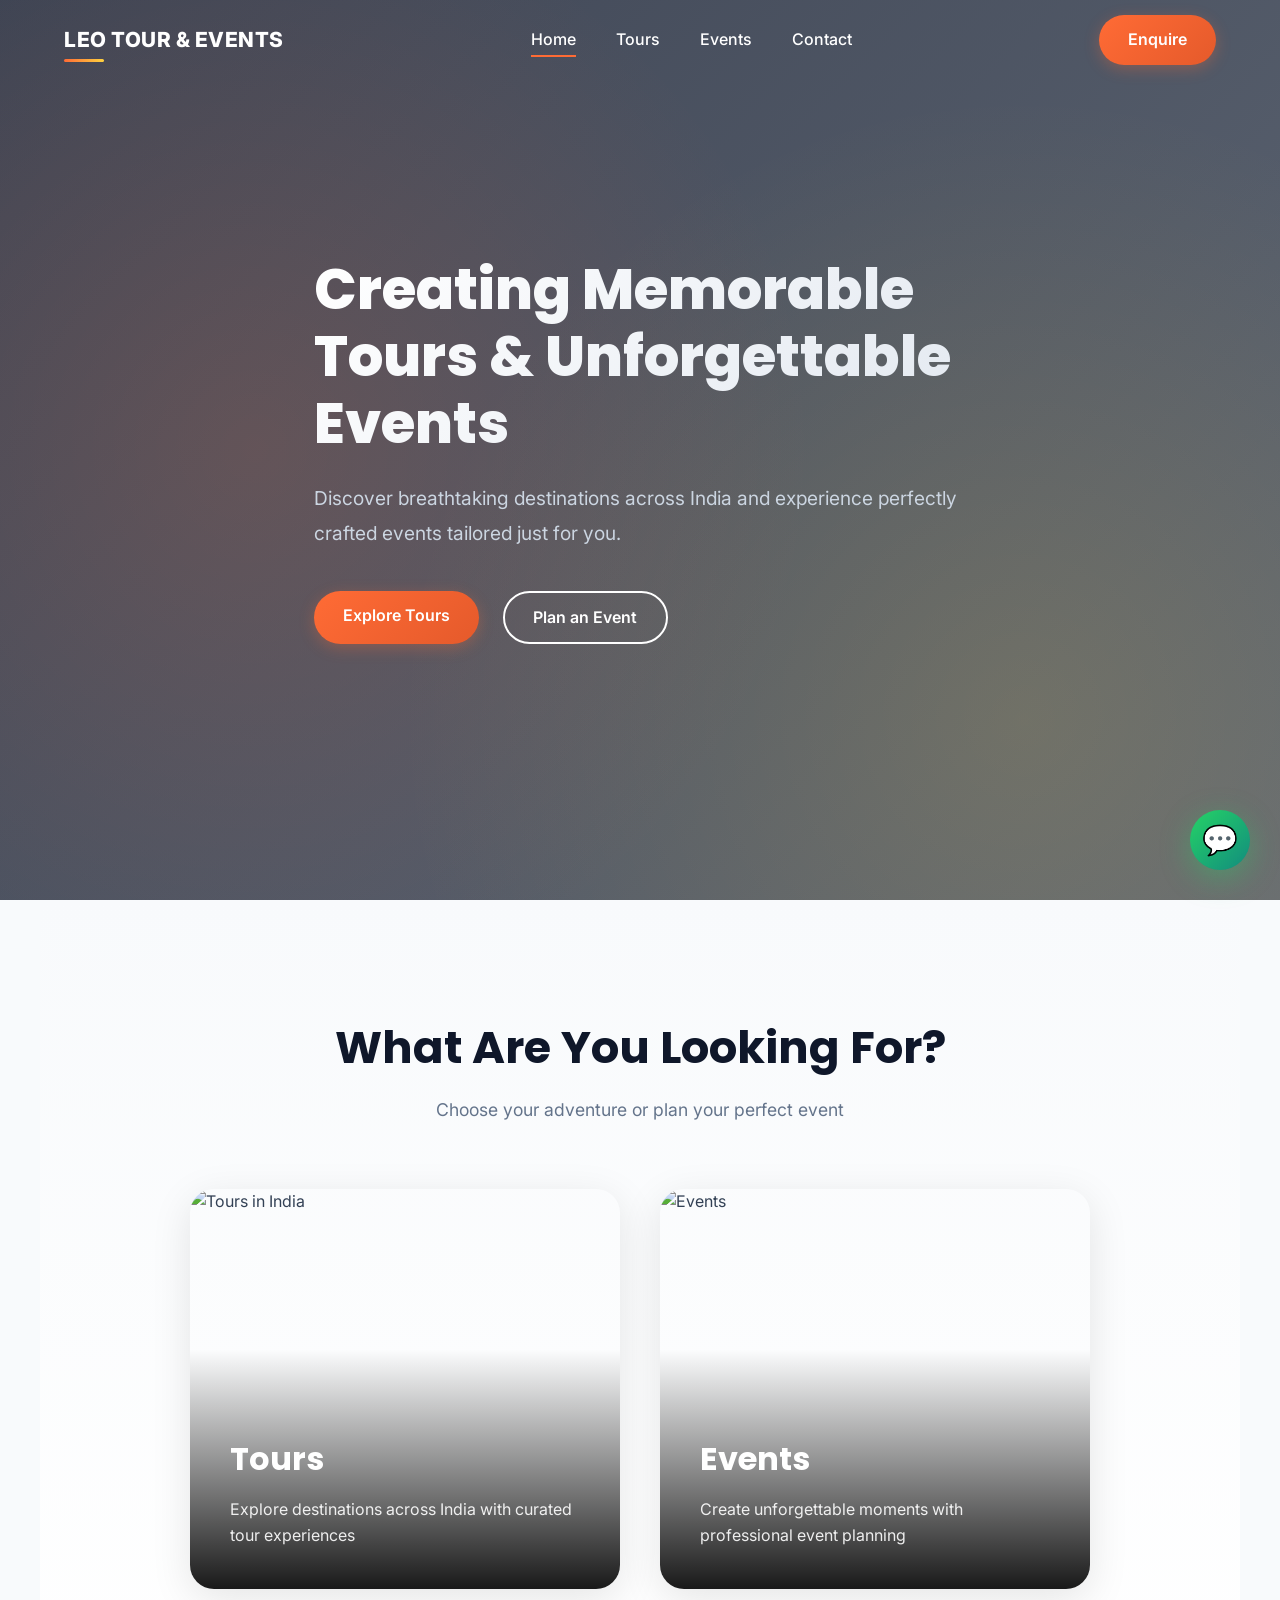
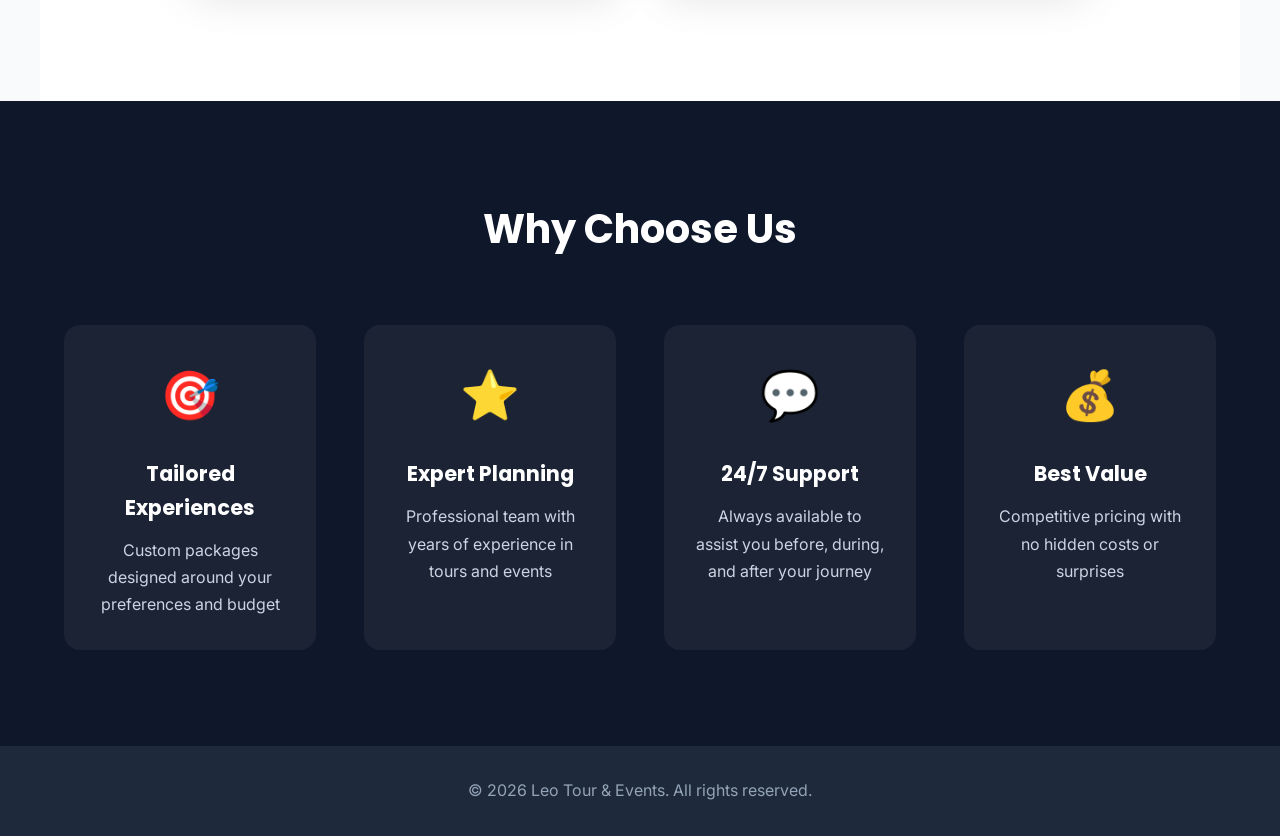
==== index.html @ 34a6f866 "first commit" ====
<!DOCTYPE html>
<html lang="en">
<head>
  <meta charset="UTF-8" />
  <meta name="viewport" content="width=device-width, initial-scale=1.0" />

  <title>Leo Tour & Events | Creating Memorable Experiences</title>

  <!-- SEO -->
  <meta name="description" content="Explore tours across India and plan unforgettable events. Enquire directly on WhatsApp." />

  <!-- Google Fonts -->
  <link rel="preconnect" href="https://fonts.googleapis.com">
  <link rel="preconnect" href="https://fonts.gstatic.com" crossorigin>
  <link href="https://fonts.googleapis.com/css2?family=Poppins:wght@400;600;700;800&family=Inter:wght@400;500;600&display=swap" rel="stylesheet">

  <style>
    /* RESET */
    * {
      margin: 0;
      padding: 0;
      box-sizing: border-box;
    }

    /* VARIABLES */
    :root {
      --primary: #ff6b35;
      --primary-dark: #e55a2b;
      --secondary: #ffd23f;
      --dark: #0f172a;
      --dark-light: #1e293b;
      --light: #f8fafc;
      --white: #ffffff;
      --text: #334155;
      --border: #e2e8f0;
    }

    /* GLOBAL */
    body {
      font-family: 'Inter', sans-serif;
      background: var(--light);
      color: var(--text);
      line-height: 1.6;
      overflow-x: hidden;
    }

    html {
      scroll-behavior: smooth;
    }

    h1, h2, h3 {
      font-family: 'Poppins', sans-serif;
      font-weight: 700;
    }

    a {
      text-decoration: none;
      color: inherit;
      transition: all 0.3s ease;
    }

    .container {
      max-width: 1200px;
      margin: auto;
      padding: 0 1.5rem;
    }

    /* HEADER */
    .header {
      position: fixed;
      width: 100%;
      top: 0;
      z-index: 1000;
      transition: all 0.4s cubic-bezier(0.4, 0, 0.2, 1);
      background: transparent;
    }

    .header.scrolled {
      background: rgba(15, 23, 42, 0.95);
      backdrop-filter: blur(10px);
      box-shadow: 0 4px 30px rgba(0, 0, 0, 0.1);
    }

    .navbar {
      height: 80px;
      display: flex;
      align-items: center;
      justify-content: space-between;
    }

    .logo {
      font-weight: 800;
      font-size: 1.3rem;
      color: white;
      letter-spacing: 0.5px;
      position: relative;
      cursor: pointer;
    }

    .logo::after {
      content: '';
      position: absolute;
      bottom: -5px;
      left: 0;
      width: 40px;
      height: 3px;
      background: linear-gradient(90deg, var(--primary), var(--secondary));
      border-radius: 2px;
    }

    .nav-links {
      list-style: none;
      display: flex;
      gap: 2.5rem;
    }

    .nav-links a {
      color: white;
      font-weight: 500;
      position: relative;
      padding: 0.5rem 0;
    }

    .nav-links a::after {
      content: '';
      position: absolute;
      bottom: 0;
      left: 0;
      width: 0;
      height: 2px;
      background: var(--primary);
      transition: width 0.3s ease;
    }

    .nav-links a:hover::after,
    .nav-links a.active::after {
      width: 100%;
    }

    .btn-primary {
      background: linear-gradient(135deg, var(--primary), var(--primary-dark));
      color: white;
      padding: 0.75rem 1.8rem;
      border-radius: 50px;
      font-weight: 600;
      box-shadow: 0 4px 15px rgba(255, 107, 53, 0.3);
      border: none;
      cursor: pointer;
      transition: all 0.3s ease;
    }

    .btn-primary:hover {
      transform: translateY(-2px);
      box-shadow: 0 6px 25px rgba(255, 107, 53, 0.4);
    }

    .btn-secondary {
      border: 2px solid white;
      padding: 0.75rem 1.8rem;
      border-radius: 50px;
      color: white;
      font-weight: 600;
      background: transparent;
      transition: all 0.3s ease;
    }

    .btn-secondary:hover {
      background: white;
      color: var(--dark);
      transform: translateY(-2px);
    }

    /* HERO */
    .hero {
      min-height: 100vh;
      background:
        linear-gradient(135deg, rgba(15, 23, 42, 0.8), rgba(30, 41, 59, 0.7)),
        url("https://images.unsplash.com/photo-1501785888041-af3ef285b470?q=80&w=1600&auto=format&fit=crop")
        center/cover no-repeat fixed;
      display: flex;
      align-items: center;
      position: relative;
      overflow: hidden;
    }

    .hero::before {
      content: '';
      position: absolute;
      inset: 0;
      background: radial-gradient(circle at 20% 50%, rgba(255, 107, 53, 0.15), transparent 50%),
                  radial-gradient(circle at 80% 80%, rgba(255, 210, 63, 0.15), transparent 50%);
      animation: pulse 8s ease-in-out infinite;
    }

    @keyframes pulse {
      0%, 100% { opacity: 0.5; }
      50% { opacity: 0.8; }
    }

    .hero-content {
      color: white;
      max-width: 700px;
      position: relative;
      z-index: 1;
      animation: fadeInUp 1s ease-out;
    }

    @keyframes fadeInUp {
      from {
        opacity: 0;
        transform: translateY(30px);
      }
      to {
        opacity: 1;
        transform: translateY(0);
      }
    }

    .hero h1 {
      font-size: 3.5rem;
      line-height: 1.2;
      margin-bottom: 1.5rem;
      font-weight: 800;
      background: linear-gradient(135deg, #ffffff, #e2e8f0);
      -webkit-background-clip: text;
      -webkit-text-fill-color: transparent;
      background-clip: text;
    }

    .hero p {
      margin-bottom: 2.5rem;
      font-size: 1.2rem;
      color: #cbd5e1;
      line-height: 1.8;
    }

    .hero-buttons {
      display: flex;
      gap: 1.5rem;
      flex-wrap: wrap;
    }

    /* CHOICE SECTION */
    .choice {
      padding: 7rem 0;
      background: linear-gradient(180deg, var(--light) 0%, #ffffff 100%);
    }

    .choice h2 {
      font-size: 2.8rem;
      margin-bottom: 0.8rem;
      color: var(--dark);
      text-align: center;
    }

    .subtitle {
      color: #64748b;
      margin-bottom: 4rem;
      text-align: center;
      font-size: 1.1rem;
    }

    .choice-grid {
      display: grid;
      grid-template-columns: repeat(auto-fit, minmax(320px, 1fr));
      gap: 2.5rem;
      max-width: 900px;
      margin: 0 auto;
    }

    .choice-card {
      position: relative;
      height: 400px;
      overflow: hidden;
      border-radius: 24px;
      box-shadow: 0 10px 40px rgba(0, 0, 0, 0.1);
      transition: all 0.4s cubic-bezier(0.4, 0, 0.2, 1);
      cursor: pointer;
    }

    .choice-card::before {
      content: '';
      position: absolute;
      inset: 0;
      background: linear-gradient(135deg, var(--primary), var(--secondary));
      opacity: 0;
      transition: opacity 0.4s ease;
      z-index: 1;
    }

    .choice-card:hover::before {
      opacity: 0.15;
    }

    .choice-card:hover {
      transform: translateY(-10px);
      box-shadow: 0 20px 60px rgba(255, 107, 53, 0.2);
    }

    .choice-card img {
      width: 100%;
      height: 100%;
      object-fit: cover;
      transition: transform 0.6s cubic-bezier(0.4, 0, 0.2, 1);
    }

    .choice-card:hover img {
      transform: scale(1.15);
    }

    .choice-overlay {
      position: absolute;
      inset: 0;
      background: linear-gradient(180deg, transparent 40%, rgba(0,0,0,0.9) 100%);
      color: white;
      display: flex;
      flex-direction: column;
      justify-content: flex-end;
      padding: 2.5rem;
      z-index: 2;
    }

    .choice-overlay h3 {
      font-size: 2rem;
      margin-bottom: 0.8rem;
      transform: translateY(0);
      transition: transform 0.4s ease;
    }

    .choice-card:hover .choice-overlay h3 {
      transform: translateY(-10px);
    }

    .choice-overlay p {
      opacity: 0.9;
      font-size: 1rem;
      line-height: 1.6;
    }

    /* FEATURES */
    .features {
      padding: 6rem 0;
      background: var(--dark);
      color: white;
    }

    .features h2 {
      text-align: center;
      font-size: 2.5rem;
      margin-bottom: 4rem;
    }

    .features-grid {
      display: grid;
      grid-template-columns: repeat(auto-fit, minmax(250px, 1fr));
      gap: 3rem;
    }

    .feature-item {
      text-align: center;
      padding: 2rem;
      border-radius: 16px;
      background: rgba(255, 255, 255, 0.05);
      transition: all 0.3s ease;
    }

    .feature-item:hover {
      background: rgba(255, 255, 255, 0.08);
      transform: translateY(-5px);
    }

    .feature-icon {
      font-size: 3rem;
      margin-bottom: 1.5rem;
    }

    .feature-item h3 {
      font-size: 1.3rem;
      margin-bottom: 0.8rem;
    }

    .feature-item p {
      color: #cbd5e1;
      line-height: 1.7;
    }

    /* FOOTER */
    .footer {
      background: var(--dark-light);
      color: white;
      padding: 2rem 0;
      text-align: center;
    }

    .footer-content p {
      color: #94a3b8;
    }

    /* WHATSAPP FLOAT */
    .whatsapp-float {
      position: fixed;
      bottom: 30px;
      right: 30px;
      background: linear-gradient(135deg, #25d366, #128c7e);
      color: white;
      width: 60px;
      height: 60px;
      border-radius: 50%;
      display: flex;
      align-items: center;
      justify-content: center;
      font-size: 1.8rem;
      box-shadow: 0 8px 30px rgba(37, 211, 102, 0.4);
      z-index: 3000;
      transition: all 0.3s ease;
      animation: bounce 2s infinite;
    }

    @keyframes bounce {
      0%, 100% { transform: translateY(0); }
      50% { transform: translateY(-10px); }
    }

    .whatsapp-float:hover {
      transform: scale(1.15);
      box-shadow: 0 12px 40px rgba(37, 211, 102, 0.5);
      animation: none;
    }

    /* MOBILE MENU */
    .mobile-menu-btn {
      display: none;
      background: none;
      border: none;
      color: white;
      font-size: 1.8rem;
      cursor: pointer;
    }

    /* RESPONSIVE */
    @media (max-width: 768px) {
      .hero h1 {
        font-size: 2.5rem;
      }

      .hero p {
        font-size: 1rem;
      }

      .hero-buttons {
        flex-direction: column;
        align-items: flex-start;
      }

      .nav-links {
        display: none;
      }

      .mobile-menu-btn {
        display: block;
      }

      .choice h2 {
        font-size: 2rem;
      }

      .choice-grid {
        grid-template-columns: 1fr;
      }

      .features-grid {
        grid-template-columns: 1fr;
      }

      .whatsapp-float {
        width: 55px;
        height: 55px;
        bottom: 20px;
        right: 20px;
      }
    }
  </style>
</head>

<body>

  <!-- HEADER -->
  <header class="header" id="header">
    <nav class="navbar container">
      <div class="logo">LEO TOUR & EVENTS</div>

      <ul class="nav-links">
        <li><a href="#" class="active">Home</a></li>
        <li><a href="tours.html">Tours</a></li>
        <li><a href="events.html">Events</a></li>
        <li><a href="contact.html">Contact</a></li>
      </ul>

      <a href="contact.html" class="btn-primary">Enquire</a>
      <button class="mobile-menu-btn">☰</button>
    </nav>
  </header>

  <!-- HERO -->
  <section class="hero">
    <div class="hero-content container">
      <h1>
        Creating Memorable<br>
        Tours & Unforgettable<br>
        Events
      </h1>

      <p>
        Discover breathtaking destinations across India and experience
        perfectly crafted events tailored just for you.
      </p>

      <div class="hero-buttons">
        <a href="tours.html" class="btn-primary">Explore Tours</a>
        <a href="events.html" class="btn-secondary">Plan an Event</a>
      </div>
    </div>
  </section>

  <!-- WHAT ARE YOU LOOKING FOR -->
  <section class="choice container">
    <h2>What Are You Looking For?</h2>
    <p class="subtitle">Choose your adventure or plan your perfect event</p>

    <div class="choice-grid">

      <!-- TOURS CARD -->
      <a href="tours.html" class="choice-card">
        <img src="https://images.unsplash.com/photo-1500530855697-b586d89ba3ee?q=80&w=1200&auto=format&fit=crop" alt="Tours in India">
        <div class="choice-overlay">
          <h3>Tours</h3>
          <p>Explore destinations across India with curated tour experiences</p>
        </div>
      </a>

      <!-- EVENTS CARD -->
      <a href="events.html" class="choice-card">
        <img src="https://images.unsplash.com/photo-1514525253161-7a46d19cd819?q=80&w=1200&auto=format&fit=crop" alt="Events">
        <div class="choice-overlay">
          <h3>Events</h3>
          <p>Create unforgettable moments with professional event planning</p>
        </div>
      </a>

    </div>
  </section>

  <!-- FEATURES -->
  <section class="features">
    <div class="container">
      <h2>Why Choose Us</h2>
      <div class="features-grid">
        <div class="feature-item">
          <div class="feature-icon">🎯</div>
          <h3>Tailored Experiences</h3>
          <p>Custom packages designed around your preferences and budget</p>
        </div>
        <div class="feature-item">
          <div class="feature-icon">⭐</div>
          <h3>Expert Planning</h3>
          <p>Professional team with years of experience in tours and events</p>
        </div>
        <div class="feature-item">
          <div class="feature-icon">💬</div>
          <h3>24/7 Support</h3>
          <p>Always available to assist you before, during, and after your journey</p>
        </div>
        <div class="feature-item">
          <div class="feature-icon">💰</div>
          <h3>Best Value</h3>
          <p>Competitive pricing with no hidden costs or surprises</p>
        </div>
      </div>
    </div>
  </section>

  <!-- FOOTER -->
  <footer class="footer">
    <div class="container footer-content">
      <p>© 2026 Leo Tour & Events. All rights reserved.</p>
    </div>
  </footer>

  <!-- WHATSAPP FLOAT -->
  <a href="https://wa.me/91XXXXXXXXXX" class="whatsapp-float" target="_blank" title="Chat on WhatsApp">
    💬
  </a>

  <script>
    // Header scroll effect
    const header = document.getElementById('header');
    
    window.addEventListener('scroll', () => {
      if (window.scrollY > 50) {
        header.classList.add('scrolled');
      } else {
        header.classList.remove('scrolled');
      }
    });

    // Smooth scroll for anchor links
    document.querySelectorAll('a[href^="#"]').forEach(anchor => {
      anchor.addEventListener('click', function (e) {
        e.preventDefault();
        const target = document.querySelector(this.getAttribute('href'));
        if (target) {
          target.scrollIntoView({
            behavior: 'smooth',
            block: 'start'
          });
        }
      });
    });
  </script>

</body>
</html>
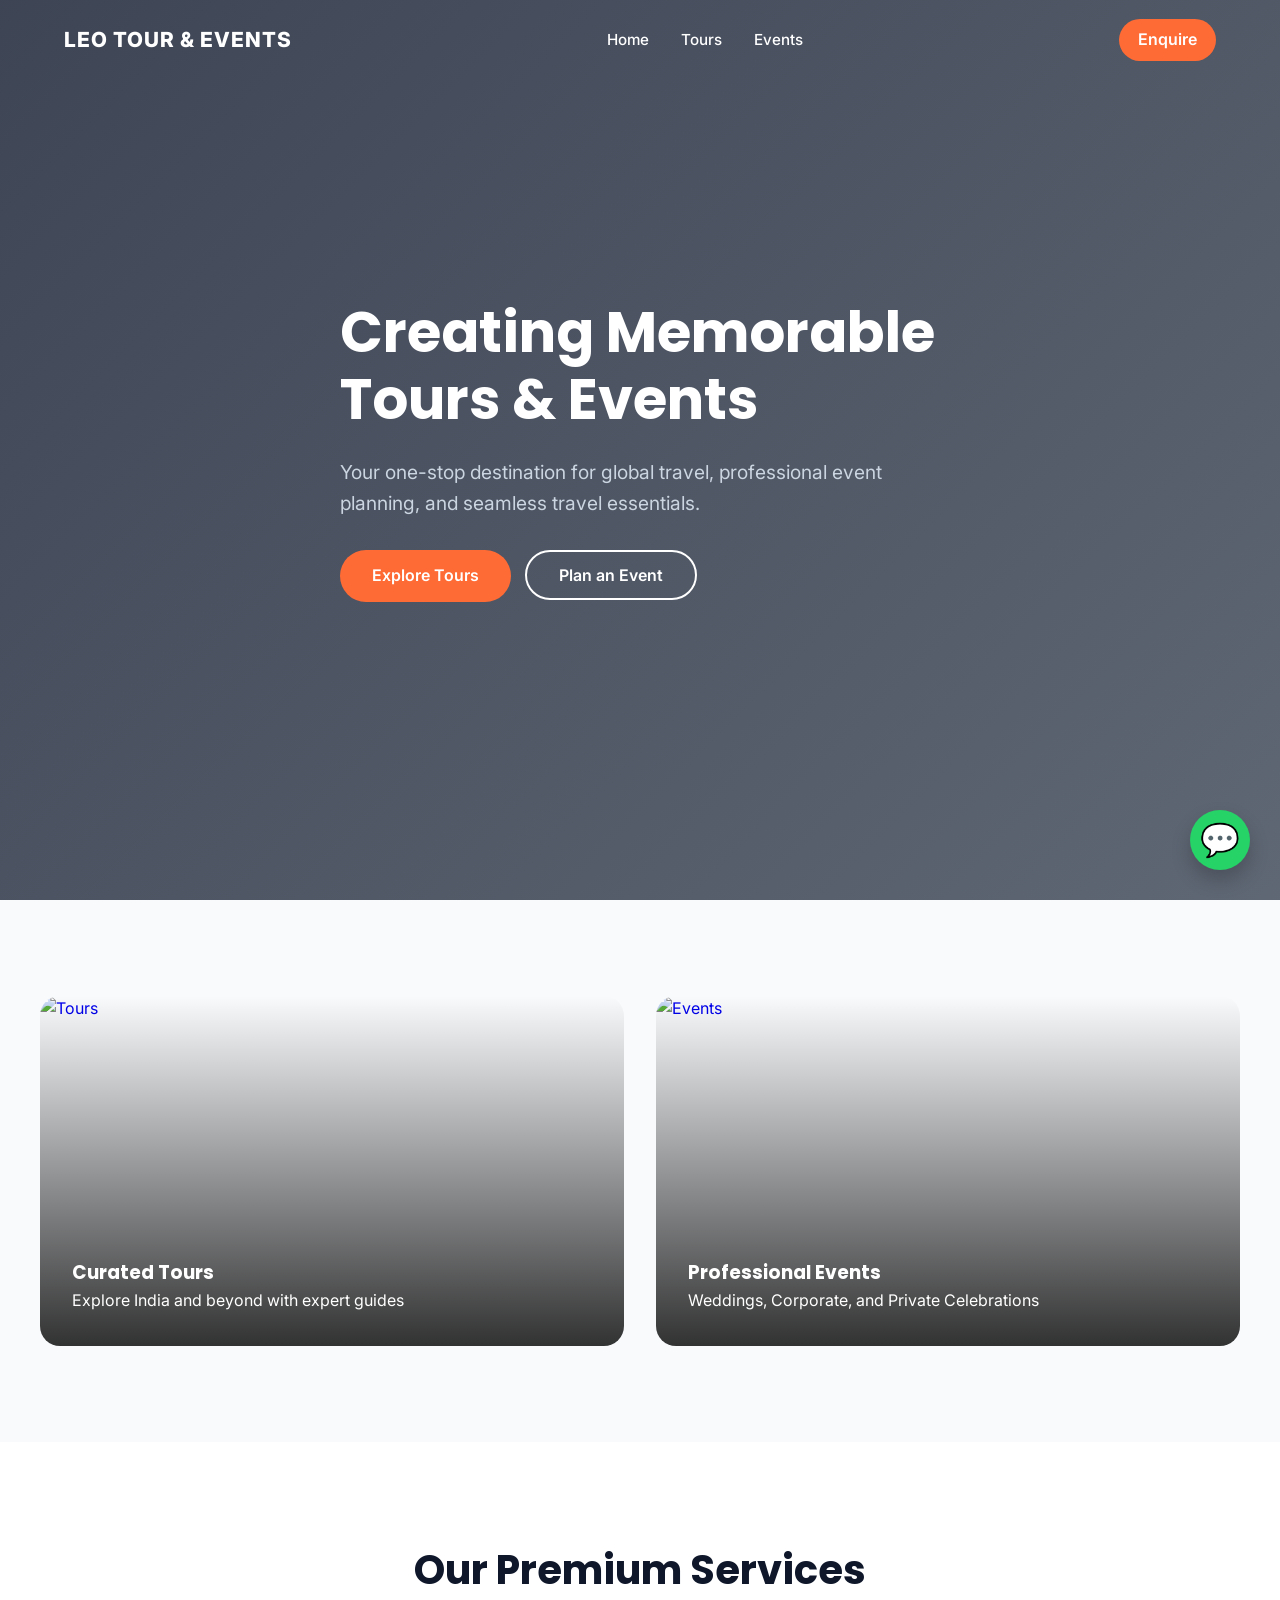
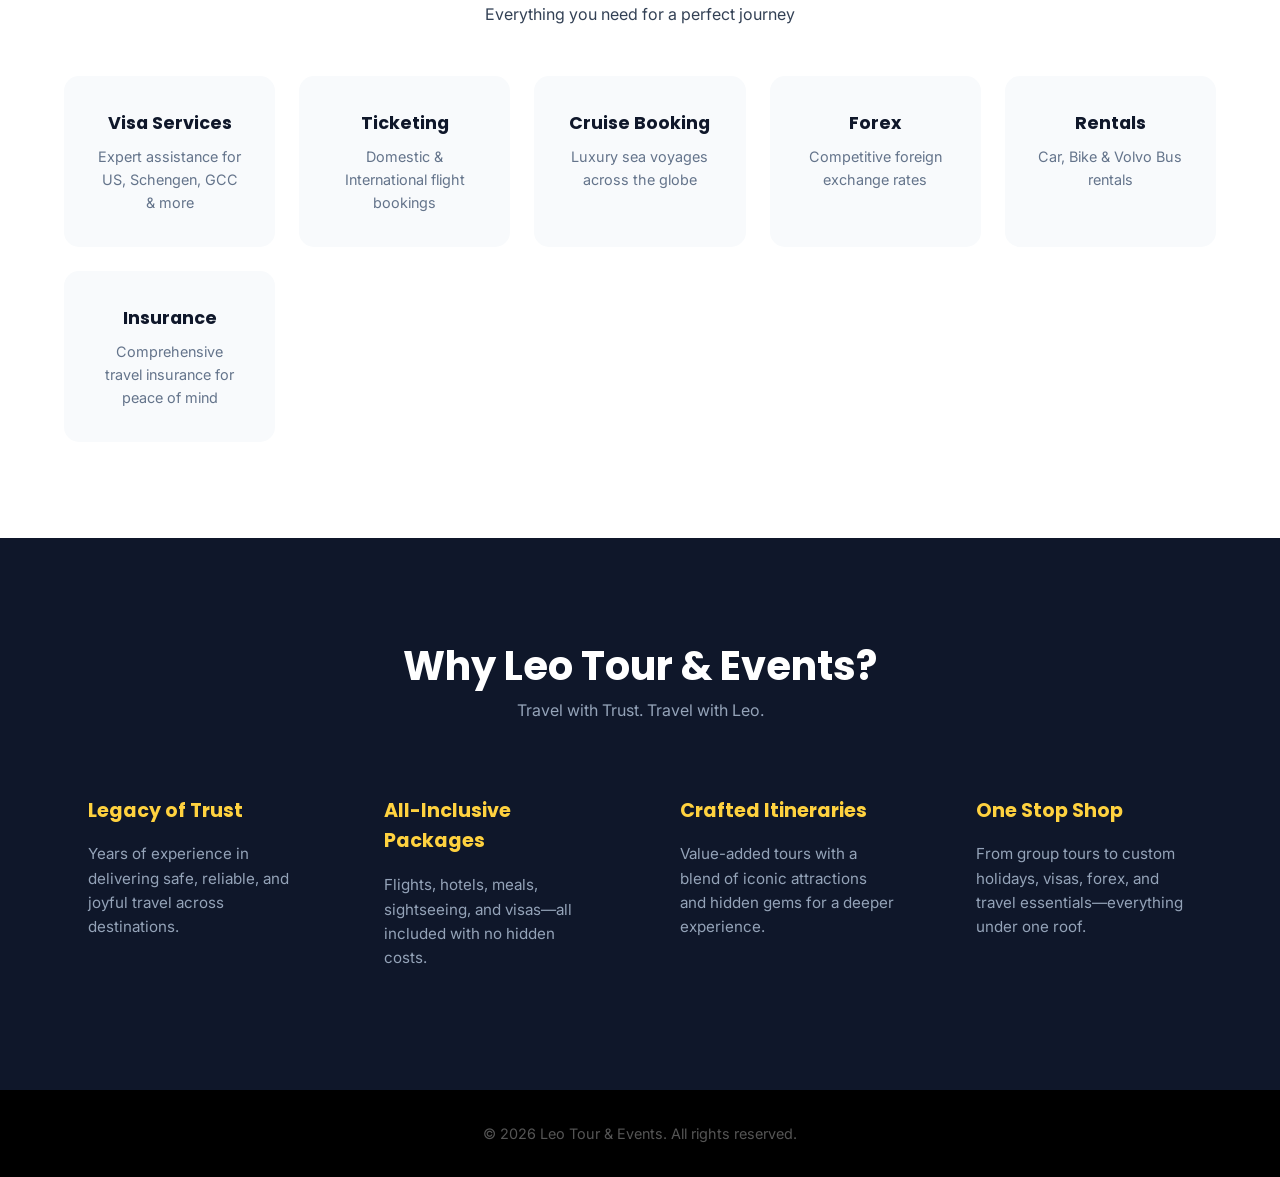
==== commit 8c32c157: "interface update" ====
--- a/index.html
+++ b/index.html
@@ -6,23 +6,15 @@
 
   <title>Leo Tour & Events | Creating Memorable Experiences</title>
 
-  <!-- SEO -->
   <meta name="description" content="Explore tours across India and plan unforgettable events. Enquire directly on WhatsApp." />
 
-  <!-- Google Fonts -->
   <link rel="preconnect" href="https://fonts.googleapis.com">
   <link rel="preconnect" href="https://fonts.gstatic.com" crossorigin>
-  <link href="https://fonts.googleapis.com/css2?family=Poppins:wght@400;600;700;800&family=Inter:wght@400;500;600&display=swap" rel="stylesheet">
+  <link href="https://fonts.googleapis.com/css2?family=Poppins:wght@400;600;700;800&family=Inter:wght@300;400;500;600&display=swap" rel="stylesheet">
 
   <style>
-    /* RESET */
-    * {
-      margin: 0;
-      padding: 0;
-      box-sizing: border-box;
-    }
-
-    /* VARIABLES */
+    /* RESET & VARIABLES */
+    * { margin: 0; padding: 0; box-sizing: border-box; }
     :root {
       --primary: #ff6b35;
       --primary-dark: #e55a2b;
@@ -35,7 +27,6 @@
       --border: #e2e8f0;
     }
 
-    /* GLOBAL */
     body {
       font-family: 'Inter', sans-serif;
       background: var(--light);
@@ -44,477 +35,131 @@
       overflow-x: hidden;
     }
 
-    html {
-      scroll-behavior: smooth;
-    }
-
-    h1, h2, h3 {
-      font-family: 'Poppins', sans-serif;
-      font-weight: 700;
-    }
-
-    a {
-      text-decoration: none;
-      color: inherit;
-      transition: all 0.3s ease;
-    }
-
-    .container {
-      max-width: 1200px;
-      margin: auto;
-      padding: 0 1.5rem;
-    }
+    h1, h2, h3 { font-family: 'Poppins', sans-serif; }
+    .container { max-width: 1200px; margin: auto; padding: 0 1.5rem; }
+    a { text-decoration: none; transition: 0.3s; }
 
     /* HEADER */
     .header {
-      position: fixed;
-      width: 100%;
-      top: 0;
-      z-index: 1000;
-      transition: all 0.4s cubic-bezier(0.4, 0, 0.2, 1);
-      background: transparent;
-    }
-
+      position: fixed; width: 100%; top: 0; z-index: 1000;
+      transition: 0.4s; background: transparent;
+    }
     .header.scrolled {
-      background: rgba(15, 23, 42, 0.95);
-      backdrop-filter: blur(10px);
-      box-shadow: 0 4px 30px rgba(0, 0, 0, 0.1);
-    }
-
-    .navbar {
-      height: 80px;
-      display: flex;
-      align-items: center;
-      justify-content: space-between;
-    }
-
-    .logo {
-      font-weight: 800;
-      font-size: 1.3rem;
-      color: white;
-      letter-spacing: 0.5px;
-      position: relative;
-      cursor: pointer;
-    }
-
-    .logo::after {
-      content: '';
-      position: absolute;
-      bottom: -5px;
-      left: 0;
-      width: 40px;
-      height: 3px;
-      background: linear-gradient(90deg, var(--primary), var(--secondary));
-      border-radius: 2px;
-    }
-
-    .nav-links {
-      list-style: none;
-      display: flex;
-      gap: 2.5rem;
-    }
-
-    .nav-links a {
-      color: white;
-      font-weight: 500;
-      position: relative;
-      padding: 0.5rem 0;
-    }
-
-    .nav-links a::after {
-      content: '';
-      position: absolute;
-      bottom: 0;
-      left: 0;
-      width: 0;
-      height: 2px;
-      background: var(--primary);
-      transition: width 0.3s ease;
-    }
-
-    .nav-links a:hover::after,
-    .nav-links a.active::after {
-      width: 100%;
-    }
-
-    .btn-primary {
-      background: linear-gradient(135deg, var(--primary), var(--primary-dark));
-      color: white;
-      padding: 0.75rem 1.8rem;
-      border-radius: 50px;
-      font-weight: 600;
-      box-shadow: 0 4px 15px rgba(255, 107, 53, 0.3);
-      border: none;
-      cursor: pointer;
-      transition: all 0.3s ease;
-    }
-
-    .btn-primary:hover {
-      transform: translateY(-2px);
-      box-shadow: 0 6px 25px rgba(255, 107, 53, 0.4);
-    }
-
-    .btn-secondary {
-      border: 2px solid white;
-      padding: 0.75rem 1.8rem;
-      border-radius: 50px;
-      color: white;
-      font-weight: 600;
-      background: transparent;
-      transition: all 0.3s ease;
-    }
-
-    .btn-secondary:hover {
-      background: white;
-      color: var(--dark);
-      transform: translateY(-2px);
-    }
+      background: rgba(15, 23, 42, 0.95); backdrop-filter: blur(10px);
+      box-shadow: 0 4px 20px rgba(0, 0, 0, 0.1);
+    }
+    .navbar { height: 80px; display: flex; align-items: center; justify-content: space-between; }
+    .logo { font-weight: 800; font-size: 1.3rem; color: white; letter-spacing: 1px; }
+    .nav-links { list-style: none; display: flex; gap: 2rem; }
+    .nav-links a { color: white; font-weight: 500; font-size: 0.95rem; }
+    .nav-links a:hover { color: var(--secondary); }
 
     /* HERO */
     .hero {
       min-height: 100vh;
-      background:
-        linear-gradient(135deg, rgba(15, 23, 42, 0.8), rgba(30, 41, 59, 0.7)),
-        url("https://images.unsplash.com/photo-1501785888041-af3ef285b470?q=80&w=1600&auto=format&fit=crop")
-        center/cover no-repeat fixed;
-      display: flex;
-      align-items: center;
-      position: relative;
-      overflow: hidden;
-    }
-
-    .hero::before {
-      content: '';
-      position: absolute;
-      inset: 0;
-      background: radial-gradient(circle at 20% 50%, rgba(255, 107, 53, 0.15), transparent 50%),
-                  radial-gradient(circle at 80% 80%, rgba(255, 210, 63, 0.15), transparent 50%);
-      animation: pulse 8s ease-in-out infinite;
-    }
-
-    @keyframes pulse {
-      0%, 100% { opacity: 0.5; }
-      50% { opacity: 0.8; }
-    }
-
-    .hero-content {
-      color: white;
-      max-width: 700px;
-      position: relative;
-      z-index: 1;
-      animation: fadeInUp 1s ease-out;
-    }
-
-    @keyframes fadeInUp {
-      from {
-        opacity: 0;
-        transform: translateY(30px);
-      }
-      to {
-        opacity: 1;
-        transform: translateY(0);
-      }
-    }
-
-    .hero h1 {
-      font-size: 3.5rem;
-      line-height: 1.2;
-      margin-bottom: 1.5rem;
-      font-weight: 800;
-      background: linear-gradient(135deg, #ffffff, #e2e8f0);
-      -webkit-background-clip: text;
-      -webkit-text-fill-color: transparent;
-      background-clip: text;
-    }
-
-    .hero p {
-      margin-bottom: 2.5rem;
-      font-size: 1.2rem;
-      color: #cbd5e1;
-      line-height: 1.8;
-    }
-
-    .hero-buttons {
-      display: flex;
-      gap: 1.5rem;
-      flex-wrap: wrap;
-    }
-
-    /* CHOICE SECTION */
-    .choice {
-      padding: 7rem 0;
-      background: linear-gradient(180deg, var(--light) 0%, #ffffff 100%);
-    }
-
-    .choice h2 {
-      font-size: 2.8rem;
-      margin-bottom: 0.8rem;
-      color: var(--dark);
-      text-align: center;
-    }
-
-    .subtitle {
-      color: #64748b;
-      margin-bottom: 4rem;
-      text-align: center;
-      font-size: 1.1rem;
-    }
-
-    .choice-grid {
-      display: grid;
-      grid-template-columns: repeat(auto-fit, minmax(320px, 1fr));
-      gap: 2.5rem;
-      max-width: 900px;
-      margin: 0 auto;
-    }
-
-    .choice-card {
-      position: relative;
-      height: 400px;
-      overflow: hidden;
-      border-radius: 24px;
-      box-shadow: 0 10px 40px rgba(0, 0, 0, 0.1);
-      transition: all 0.4s cubic-bezier(0.4, 0, 0.2, 1);
-      cursor: pointer;
-    }
-
-    .choice-card::before {
-      content: '';
-      position: absolute;
-      inset: 0;
-      background: linear-gradient(135deg, var(--primary), var(--secondary));
-      opacity: 0;
-      transition: opacity 0.4s ease;
-      z-index: 1;
-    }
-
-    .choice-card:hover::before {
-      opacity: 0.15;
-    }
-
-    .choice-card:hover {
-      transform: translateY(-10px);
-      box-shadow: 0 20px 60px rgba(255, 107, 53, 0.2);
-    }
-
-    .choice-card img {
-      width: 100%;
-      height: 100%;
-      object-fit: cover;
-      transition: transform 0.6s cubic-bezier(0.4, 0, 0.2, 1);
-    }
-
-    .choice-card:hover img {
-      transform: scale(1.15);
-    }
-
-    .choice-overlay {
-      position: absolute;
-      inset: 0;
-      background: linear-gradient(180deg, transparent 40%, rgba(0,0,0,0.9) 100%);
-      color: white;
-      display: flex;
-      flex-direction: column;
-      justify-content: flex-end;
-      padding: 2.5rem;
-      z-index: 2;
-    }
-
-    .choice-overlay h3 {
-      font-size: 2rem;
-      margin-bottom: 0.8rem;
-      transform: translateY(0);
-      transition: transform 0.4s ease;
-    }
-
-    .choice-card:hover .choice-overlay h3 {
-      transform: translateY(-10px);
-    }
-
-    .choice-overlay p {
-      opacity: 0.9;
-      font-size: 1rem;
-      line-height: 1.6;
-    }
-
-    /* FEATURES */
-    .features {
-      padding: 6rem 0;
-      background: var(--dark);
-      color: white;
-    }
-
-    .features h2 {
-      text-align: center;
-      font-size: 2.5rem;
-      margin-bottom: 4rem;
-    }
-
-    .features-grid {
-      display: grid;
-      grid-template-columns: repeat(auto-fit, minmax(250px, 1fr));
-      gap: 3rem;
-    }
-
-    .feature-item {
-      text-align: center;
-      padding: 2rem;
-      border-radius: 16px;
-      background: rgba(255, 255, 255, 0.05);
-      transition: all 0.3s ease;
-    }
-
-    .feature-item:hover {
-      background: rgba(255, 255, 255, 0.08);
-      transform: translateY(-5px);
-    }
-
-    .feature-icon {
-      font-size: 3rem;
-      margin-bottom: 1.5rem;
-    }
-
-    .feature-item h3 {
-      font-size: 1.3rem;
-      margin-bottom: 0.8rem;
-    }
-
-    .feature-item p {
-      color: #cbd5e1;
-      line-height: 1.7;
-    }
-
-    /* FOOTER */
-    .footer {
-      background: var(--dark-light);
-      color: white;
-      padding: 2rem 0;
-      text-align: center;
-    }
-
-    .footer-content p {
-      color: #94a3b8;
+      background: linear-gradient(135deg, rgba(15, 23, 42, 0.8), rgba(30, 41, 59, 0.7)),
+                  url("https://images.unsplash.com/photo-1501785888041-af3ef285b470?auto=format&fit=crop&w=1600") center/cover no-repeat fixed;
+      display: flex; align-items: center; color: white;
+    }
+    .hero h1 { font-size: 3.5rem; line-height: 1.2; margin-bottom: 1.5rem; }
+    .hero p { font-size: 1.2rem; margin-bottom: 2rem; color: #cbd5e1; max-width: 600px; }
+
+    /* BUTTONS */
+    .btn-primary {
+      background: var(--primary); color: white; padding: 0.8rem 2rem;
+      border-radius: 50px; font-weight: 600; display: inline-block;
+    }
+    .btn-secondary {
+      border: 2px solid white; color: white; padding: 0.8rem 2rem;
+      border-radius: 50px; font-weight: 600; margin-left: 10px;
+    }
+
+    /* ASSOCIATED WITH (FROM PIC 1) */
+    .associated-section {
+      background: white; padding: 3rem 0; border-bottom: 1px solid var(--border);
+    }
+    .associated-section h4 { 
+        text-align: center; color: #94a3b8; font-size: 0.8rem; 
+        text-transform: uppercase; letter-spacing: 2px; margin-bottom: 1.5rem;
+    }
+    .logo-track {
+      display: flex; justify-content: space-around; align-items: center;
+      flex-wrap: wrap; gap: 2rem; opacity: 0.6; filter: grayscale(100%);
+    }
+    .logo-track span { font-weight: 900; font-size: 1.2rem; color: #475569; }
+
+    /* SERVICES SECTION (FROM PIC 3) */
+    .services-section { padding: 6rem 0; background: #fff; }
+    .section-title { text-align: center; margin-bottom: 3rem; }
+    .section-title h2 { font-size: 2.5rem; color: var(--dark); }
+    .service-grid {
+      display: grid; grid-template-columns: repeat(auto-fit, minmax(200px, 1fr)); gap: 1.5rem;
+    }
+    .service-card {
+      padding: 2rem; background: var(--light); border-radius: 15px;
+      text-align: center; border: 1px solid transparent; transition: 0.3s;
+    }
+    .service-card:hover { border-color: var(--primary); transform: translateY(-5px); background: white; box-shadow: 0 10px 30px rgba(0,0,0,0.05); }
+    .service-card i { font-size: 2rem; display: block; margin-bottom: 1rem; }
+    .service-card h3 { font-size: 1.1rem; margin-bottom: 0.5rem; color: var(--dark); }
+    .service-card p { font-size: 0.9rem; color: #64748b; }
+
+    /* WHY CHOOSE US (FROM PIC 2) */
+    .why-choose { padding: 6rem 0; background: var(--dark); color: white; }
+    .why-grid {
+      display: grid; grid-template-columns: repeat(auto-fit, minmax(250px, 1fr)); gap: 2rem;
+    }
+    .why-item { padding: 1.5rem; }
+    .why-item h3 { color: var(--secondary); margin-bottom: 1rem; font-size: 1.2rem; display: flex; align-items: center; gap: 10px; }
+    .why-item p { color: #94a3b8; font-size: 0.95rem; }
+
+    /* CHOICE CARDS */
+    .choice { padding: 6rem 0; }
+    .choice-grid { display: grid; grid-template-columns: 1fr 1fr; gap: 2rem; }
+    .choice-card { 
+      position: relative; height: 350px; border-radius: 20px; overflow: hidden; 
+    }
+    .choice-card img { width: 100%; height: 100%; object-fit: cover; }
+    .choice-overlay { 
+      position: absolute; inset: 0; background: linear-gradient(transparent, rgba(0,0,0,0.8));
+      display: flex; flex-direction: column; justify-content: flex-end; padding: 2rem; color: white;
     }
 
     /* WHATSAPP FLOAT */
     .whatsapp-float {
-      position: fixed;
-      bottom: 30px;
-      right: 30px;
-      background: linear-gradient(135deg, #25d366, #128c7e);
-      color: white;
-      width: 60px;
-      height: 60px;
-      border-radius: 50%;
-      display: flex;
-      align-items: center;
-      justify-content: center;
-      font-size: 1.8rem;
-      box-shadow: 0 8px 30px rgba(37, 211, 102, 0.4);
-      z-index: 3000;
-      transition: all 0.3s ease;
-      animation: bounce 2s infinite;
-    }
-
-    @keyframes bounce {
-      0%, 100% { transform: translateY(0); }
-      50% { transform: translateY(-10px); }
-    }
-
-    .whatsapp-float:hover {
-      transform: scale(1.15);
-      box-shadow: 0 12px 40px rgba(37, 211, 102, 0.5);
-      animation: none;
-    }
-
-    /* MOBILE MENU */
-    .mobile-menu-btn {
-      display: none;
-      background: none;
-      border: none;
-      color: white;
-      font-size: 1.8rem;
-      cursor: pointer;
-    }
-
-    /* RESPONSIVE */
+      position: fixed; bottom: 30px; right: 30px; background: #25d366;
+      width: 60px; height: 60px; border-radius: 50%; display: flex;
+      align-items: center; justify-content: center; font-size: 2rem;
+      box-shadow: 0 10px 20px rgba(0,0,0,0.2); z-index: 2000;
+    }
+
     @media (max-width: 768px) {
-      .hero h1 {
-        font-size: 2.5rem;
-      }
-
-      .hero p {
-        font-size: 1rem;
-      }
-
-      .hero-buttons {
-        flex-direction: column;
-        align-items: flex-start;
-      }
-
-      .nav-links {
-        display: none;
-      }
-
-      .mobile-menu-btn {
-        display: block;
-      }
-
-      .choice h2 {
-        font-size: 2rem;
-      }
-
-      .choice-grid {
-        grid-template-columns: 1fr;
-      }
-
-      .features-grid {
-        grid-template-columns: 1fr;
-      }
-
-      .whatsapp-float {
-        width: 55px;
-        height: 55px;
-        bottom: 20px;
-        right: 20px;
-      }
+      .hero h1 { font-size: 2.5rem; }
+      .choice-grid { grid-template-columns: 1fr; }
+      .nav-links { display: none; }
     }
   </style>
 </head>
 
 <body>
 
-  <!-- HEADER -->
   <header class="header" id="header">
     <nav class="navbar container">
       <div class="logo">LEO TOUR & EVENTS</div>
-
       <ul class="nav-links">
-        <li><a href="#" class="active">Home</a></li>
+        <li><a href="#">Home</a></li>
+        <!-- <li><a href="#services">Services</a></li> -->
         <li><a href="tours.html">Tours</a></li>
         <li><a href="events.html">Events</a></li>
-        <li><a href="contact.html">Contact</a></li>
       </ul>
-
-      <a href="contact.html" class="btn-primary">Enquire</a>
-      <button class="mobile-menu-btn">☰</button>
+      <a href="contact.html" class="btn-primary" style="padding: 0.5rem 1.2rem;">Enquire</a>
     </nav>
   </header>
 
-  <!-- HERO -->
   <section class="hero">
     <div class="hero-content container">
-      <h1>
-        Creating Memorable<br>
-        Tours & Unforgettable<br>
-        Events
-      </h1>
-
-      <p>
-        Discover breathtaking destinations across India and experience
-        perfectly crafted events tailored just for you.
-      </p>
-
+      <h1>Creating Memorable<br>Tours & Events</h1>
+      <p>Your one-stop destination for global travel, professional event planning, and seamless travel essentials.</p>
       <div class="hero-buttons">
         <a href="tours.html" class="btn-primary">Explore Tours</a>
         <a href="events.html" class="btn-secondary">Plan an Event</a>
@@ -522,99 +167,132 @@
     </div>
   </section>
 
-  <!-- WHAT ARE YOU LOOKING FOR -->
+  <!-- <section class="associated-section">
+    <div class="container">
+      <h4>Associated With</h4>
+      <div class="logo-track">
+        <span>TAFI</span>
+        <span>IATA</span>
+        <span>ASTA</span>
+        <span>OTAI</span>
+        <span>AMAZING THAILAND</span>
+        <span>CANADA</span>
+        <span>BHUTAN</span>
+      </div>
+    </div>
+  </section> -->
+
   <section class="choice container">
-    <h2>What Are You Looking For?</h2>
-    <p class="subtitle">Choose your adventure or plan your perfect event</p>
-
     <div class="choice-grid">
-
-      <!-- TOURS CARD -->
       <a href="tours.html" class="choice-card">
-        <img src="https://images.unsplash.com/photo-1500530855697-b586d89ba3ee?q=80&w=1200&auto=format&fit=crop" alt="Tours in India">
+        <img src="https://images.unsplash.com/photo-1500530855697-b586d89ba3ee?auto=format&fit=crop&w=800" alt="Tours">
         <div class="choice-overlay">
-          <h3>Tours</h3>
-          <p>Explore destinations across India with curated tour experiences</p>
+          <h3>Curated Tours</h3>
+          <p>Explore India and beyond with expert guides</p>
         </div>
       </a>
-
-      <!-- EVENTS CARD -->
       <a href="events.html" class="choice-card">
-        <img src="https://images.unsplash.com/photo-1514525253161-7a46d19cd819?q=80&w=1200&auto=format&fit=crop" alt="Events">
+        <img src="https://images.unsplash.com/photo-1514525253161-7a46d19cd819?auto=format&fit=crop&w=800" alt="Events">
         <div class="choice-overlay">
-          <h3>Events</h3>
-          <p>Create unforgettable moments with professional event planning</p>
+          <h3>Professional Events</h3>
+          <p>Weddings, Corporate, and Private Celebrations</p>
         </div>
       </a>
-
     </div>
   </section>
 
-  <!-- FEATURES -->
-  <section class="features">
+  
+  <section id="services" class="services-section">
     <div class="container">
-      <h2>Why Choose Us</h2>
-      <div class="features-grid">
-        <div class="feature-item">
-          <div class="feature-icon">🎯</div>
-          <h3>Tailored Experiences</h3>
-          <p>Custom packages designed around your preferences and budget</p>
-        </div>
-        <div class="feature-item">
-          <div class="feature-icon">⭐</div>
-          <h3>Expert Planning</h3>
-          <p>Professional team with years of experience in tours and events</p>
-        </div>
-        <div class="feature-item">
-          <div class="feature-icon">💬</div>
-          <h3>24/7 Support</h3>
-          <p>Always available to assist you before, during, and after your journey</p>
-        </div>
-        <div class="feature-item">
-          <div class="feature-icon">💰</div>
-          <h3>Best Value</h3>
-          <p>Competitive pricing with no hidden costs or surprises</p>
+      <div class="section-title">
+        <h2>Our Premium Services</h2>
+        <p>Everything you need for a perfect journey</p>
+      </div>
+      <div class="service-grid">
+        <div class="service-card">
+          <!-- <i>🛂</i> -->
+          <h3>Visa Services</h3>
+          <p>Expert assistance for US, Schengen, GCC & more</p>
+        </div>
+        <div class="service-card">
+          <!-- <i>✈️</i> -->
+          <h3>Ticketing</h3>
+          <p>Domestic & International flight bookings</p>
+        </div>
+        <div class="service-card">
+          <!-- <i>🚢</i> -->
+          <h3>Cruise Booking</h3>
+          <p>Luxury sea voyages across the globe</p>
+        </div>
+        <div class="service-card">
+          <!-- <i>💱</i> -->
+          <h3>Forex</h3>
+          <p>Competitive foreign exchange rates</p>
+        </div>
+        <div class="service-card">
+          <!-- <i>🚗</i> -->
+          <h3>Rentals</h3>
+          <p>Car, Bike & Volvo Bus rentals</p>
+        </div>
+        <div class="service-card">
+          <!-- <i>🛡️</i> -->
+          <h3>Insurance</h3>
+          <p>Comprehensive travel insurance for peace of mind</p>
         </div>
       </div>
     </div>
   </section>
 
-  <!-- FOOTER -->
-  <footer class="footer">
-    <div class="container footer-content">
+  <section class="why-choose">
+    <div class="container">
+      <div class="section-title">
+        <h2 style="color: white;">Why Leo Tour & Events?</h2>
+        <p style="color: #94a3b8;">Travel with Trust. Travel with Leo.</p>
+      </div>
+      <div class="why-grid">
+        <div class="why-item">
+          <h3> Legacy of Trust</h3>
+          <p>Years of experience in delivering safe, reliable, and joyful travel across destinations.</p>
+        </div>
+        <div class="why-item">
+          <h3> All-Inclusive Packages</h3>
+          <p>Flights, hotels, meals, sightseeing, and visas—all included with no hidden costs.</p>
+        </div>
+        <!-- <div class="why-item">
+          <h3><span>🙋‍♂️</span> Expert Tour Leaders</h3>
+          <p>Full-time, multilingual tour leaders who guide and assist you throughout your journey.</p>
+        </div> -->
+        <!-- <div class="why-item">
+          <h3><span>📍</span> Pan India Presence</h3>
+          <p>Booking offices and travel consultants across India making planning easy and accessible.</p>
+        </div> -->
+        <div class="why-item">
+          <h3> Crafted Itineraries</h3>
+          <p>Value-added tours with a blend of iconic attractions and hidden gems for a deeper experience.</p>
+        </div>
+        <div class="why-item">
+          <h3>One Stop Shop</h3>
+          <p>From group tours to custom holidays, visas, forex, and travel essentials—everything under one roof.</p>
+        </div>
+      </div>
+    </div>
+  </section>
+
+  <footer style="background: #000; color: #555; padding: 2rem 0; text-align: center; font-size: 0.9rem;">
+    <div class="container">
       <p>© 2026 Leo Tour & Events. All rights reserved.</p>
     </div>
   </footer>
 
-  <!-- WHATSAPP FLOAT -->
-  <a href="https://wa.me/91XXXXXXXXXX" class="whatsapp-float" target="_blank" title="Chat on WhatsApp">
-    💬
+  <a href="https://wa.me/91XXXXXXXXXX" class="whatsapp-float" target="_blank">
+    <span style="color:white">💬</span>
   </a>
 
   <script>
-    // Header scroll effect
     const header = document.getElementById('header');
-    
     window.addEventListener('scroll', () => {
-      if (window.scrollY > 50) {
-        header.classList.add('scrolled');
-      } else {
-        header.classList.remove('scrolled');
-      }
-    });
-
-    // Smooth scroll for anchor links
-    document.querySelectorAll('a[href^="#"]').forEach(anchor => {
-      anchor.addEventListener('click', function (e) {
-        e.preventDefault();
-        const target = document.querySelector(this.getAttribute('href'));
-        if (target) {
-          target.scrollIntoView({
-            behavior: 'smooth',
-            block: 'start'
-          });
-        }
-      });
+      if (window.scrollY > 50) header.classList.add('scrolled');
+      else header.classList.remove('scrolled');
     });
   </script>
 
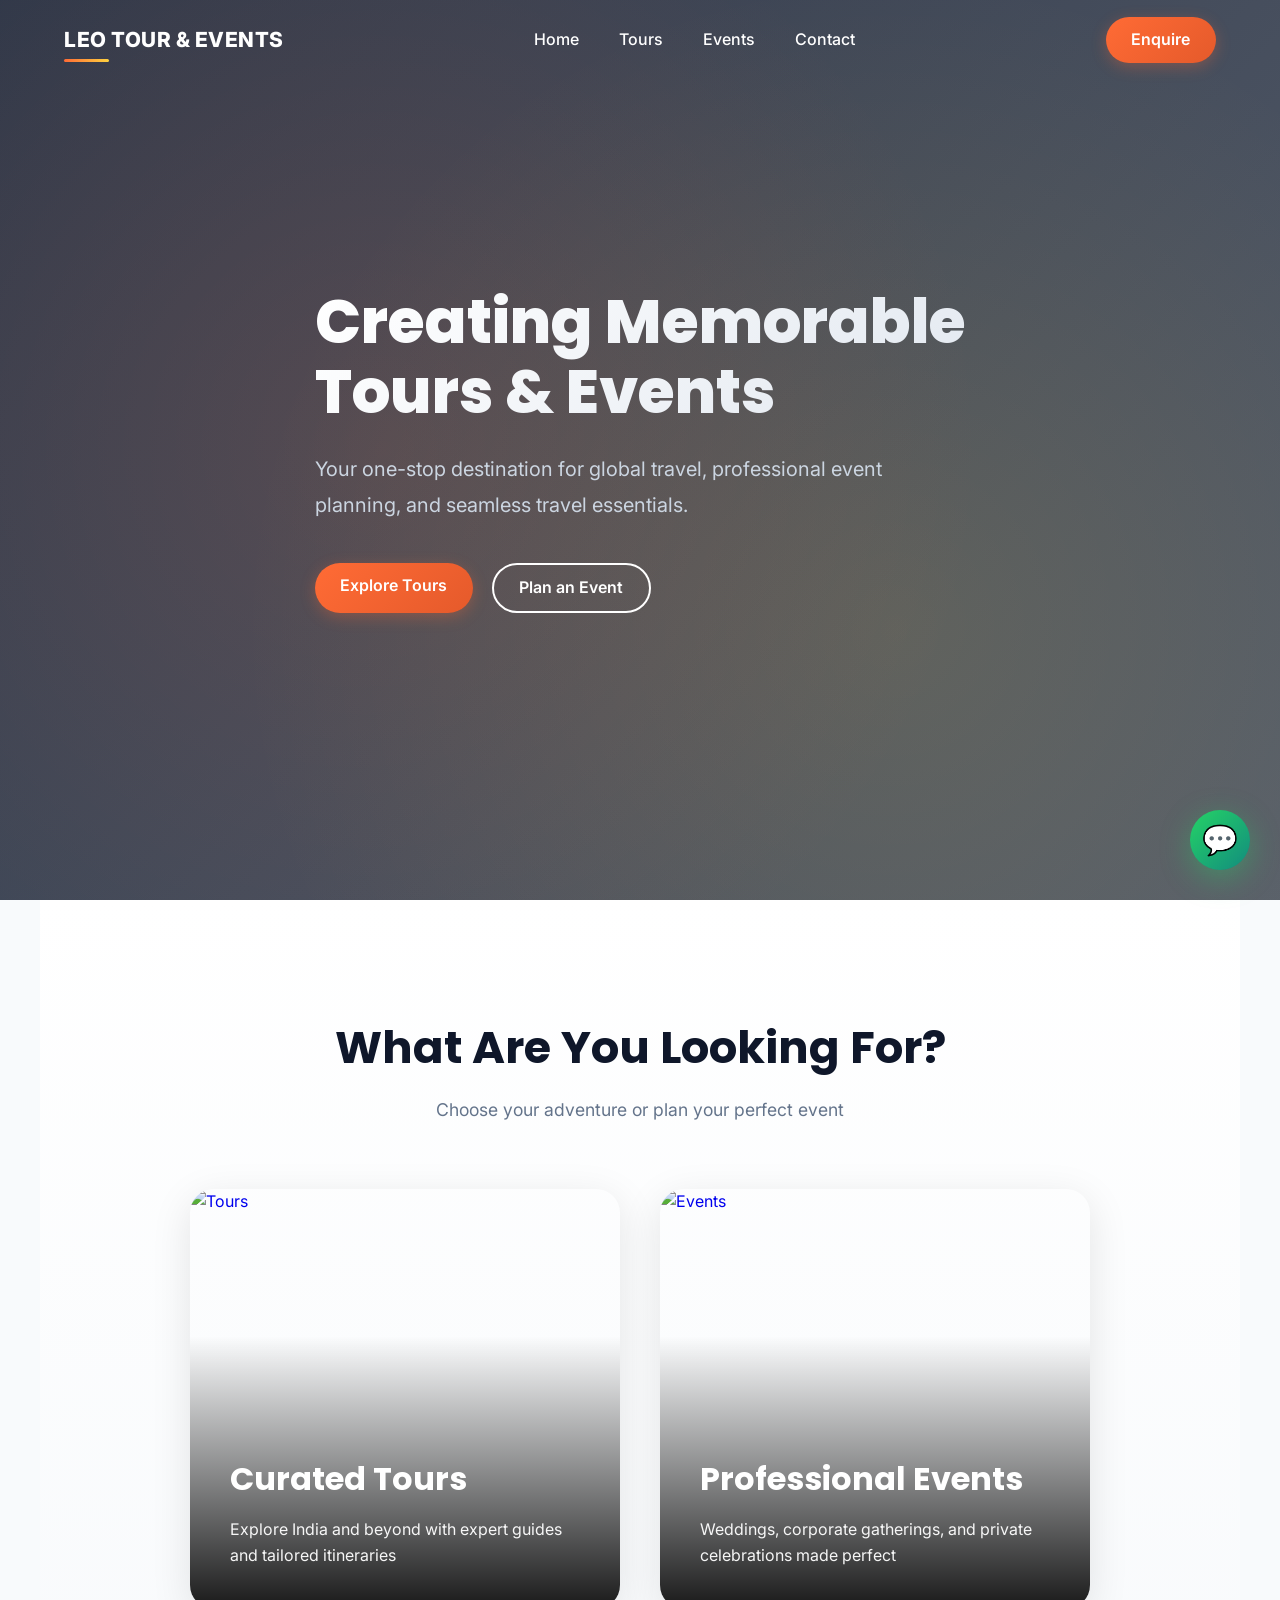
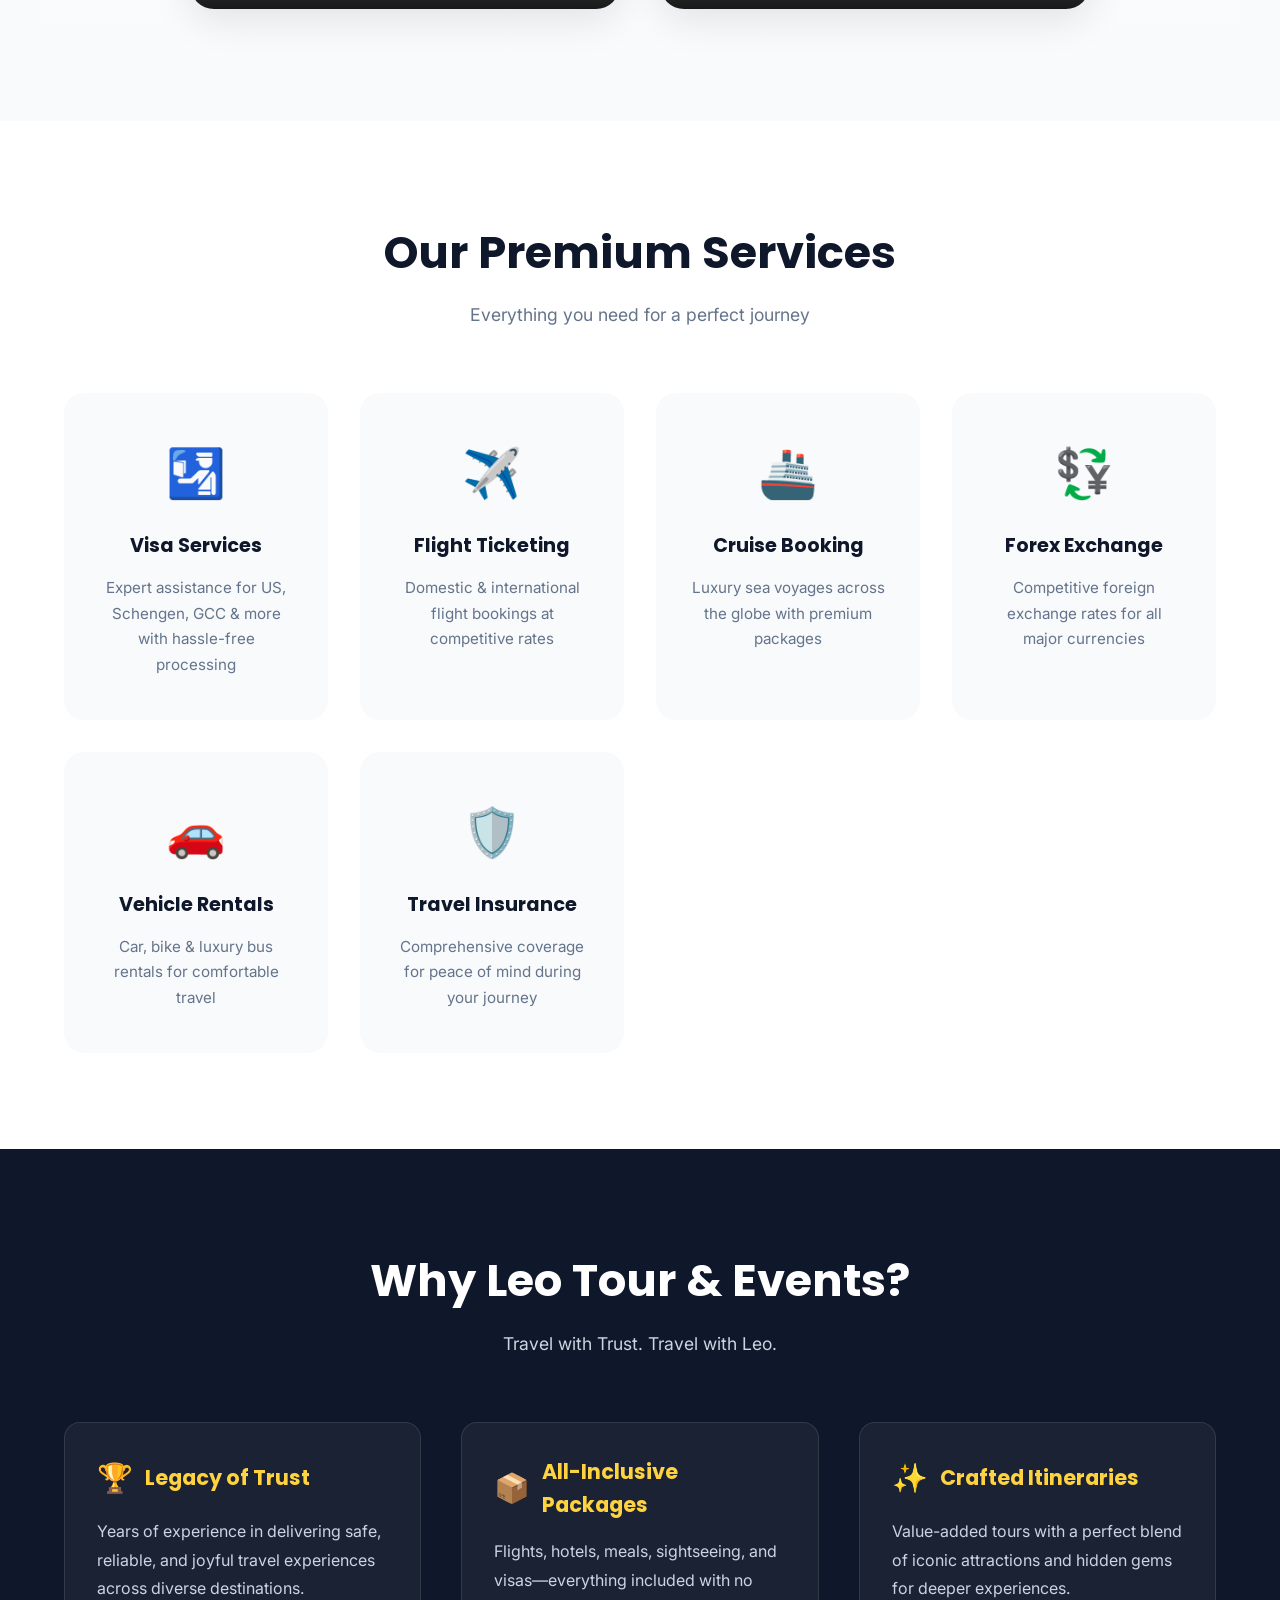
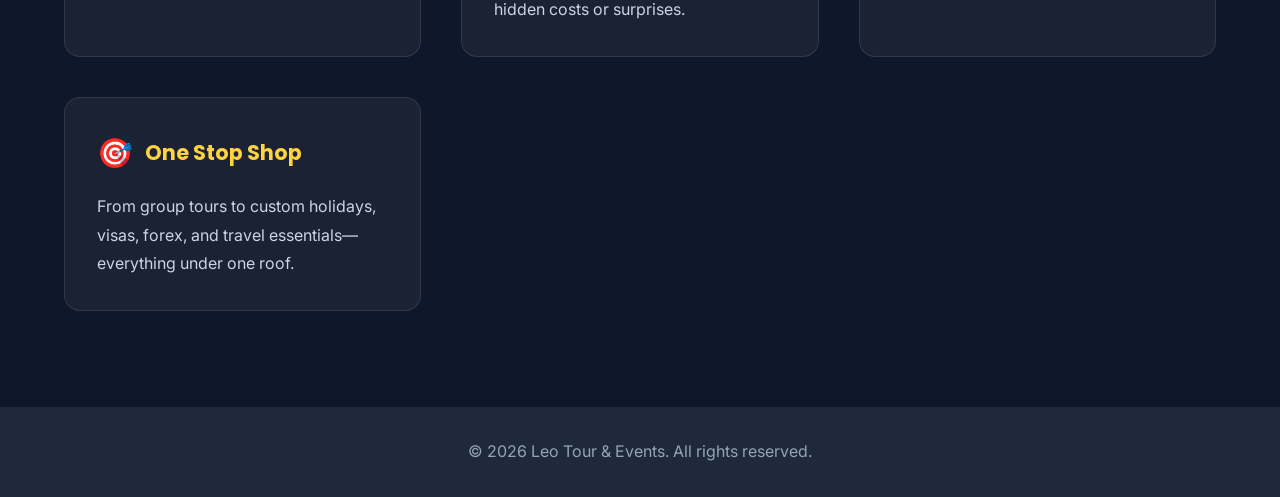
==== commit 240e175a: "updated" ====
--- a/index.html
+++ b/index.html
@@ -25,6 +25,7 @@
       --white: #ffffff;
       --text: #334155;
       --border: #e2e8f0;
+      --success: #10b981;
     }
 
     body {
@@ -35,108 +36,415 @@
       overflow-x: hidden;
     }
 
-    h1, h2, h3 { font-family: 'Poppins', sans-serif; }
+    html { scroll-behavior: smooth; }
+    h1, h2, h3 { font-family: 'Poppins', sans-serif; font-weight: 700; }
     .container { max-width: 1200px; margin: auto; padding: 0 1.5rem; }
-    a { text-decoration: none; transition: 0.3s; }
+    a { text-decoration: none; transition: all 0.3s ease; }
 
     /* HEADER */
     .header {
       position: fixed; width: 100%; top: 0; z-index: 1000;
-      transition: 0.4s; background: transparent;
+      transition: all 0.4s cubic-bezier(0.4, 0, 0.2, 1);
+      background: transparent;
     }
     .header.scrolled {
-      background: rgba(15, 23, 42, 0.95); backdrop-filter: blur(10px);
-      box-shadow: 0 4px 20px rgba(0, 0, 0, 0.1);
-    }
-    .navbar { height: 80px; display: flex; align-items: center; justify-content: space-between; }
-    .logo { font-weight: 800; font-size: 1.3rem; color: white; letter-spacing: 1px; }
-    .nav-links { list-style: none; display: flex; gap: 2rem; }
-    .nav-links a { color: white; font-weight: 500; font-size: 0.95rem; }
-    .nav-links a:hover { color: var(--secondary); }
+      background: rgba(15, 23, 42, 0.95); 
+      backdrop-filter: blur(12px);
+      box-shadow: 0 4px 30px rgba(0, 0, 0, 0.15);
+    }
+    .navbar { 
+      height: 80px; display: flex; align-items: center; 
+      justify-content: space-between; 
+    }
+    .logo { 
+      font-weight: 800; font-size: 1.3rem; color: white; 
+      letter-spacing: 0.5px; position: relative;
+      cursor: pointer;
+    }
+    .logo::after {
+      content: '';
+      position: absolute;
+      bottom: -5px;
+      left: 0;
+      width: 45px;
+      height: 3px;
+      background: linear-gradient(90deg, var(--primary), var(--secondary));
+      border-radius: 2px;
+    }
+    .nav-links { 
+      list-style: none; display: flex; gap: 2.5rem; 
+    }
+    .nav-links a { 
+      color: white; font-weight: 500; position: relative;
+      padding: 0.5rem 0;
+    }
+    .nav-links a::after {
+      content: '';
+      position: absolute;
+      bottom: 0;
+      left: 0;
+      width: 0;
+      height: 2px;
+      background: var(--primary);
+      transition: width 0.3s ease;
+    }
+    .nav-links a:hover::after { width: 100%; }
+
+    .btn-primary {
+      background: linear-gradient(135deg, var(--primary), var(--primary-dark));
+      color: white;
+      padding: 0.65rem 1.6rem;
+      border-radius: 50px;
+      font-weight: 600;
+      box-shadow: 0 4px 15px rgba(255, 107, 53, 0.3);
+      border: none;
+      cursor: pointer;
+      display: inline-block;
+    }
+    .btn-primary:hover {
+      transform: translateY(-2px);
+      box-shadow: 0 6px 25px rgba(255, 107, 53, 0.4);
+    }
+
+    .btn-secondary {
+      border: 2px solid white;
+      padding: 0.65rem 1.6rem;
+      border-radius: 50px;
+      color: white;
+      font-weight: 600;
+      background: transparent;
+      display: inline-block;
+    }
+    .btn-secondary:hover {
+      background: white;
+      color: var(--dark);
+      transform: translateY(-2px);
+    }
+
+    /* MOBILE MENU */
+    .mobile-menu-toggle {
+      display: none;
+      background: none;
+      border: none;
+      color: white;
+      font-size: 1.8rem;
+      cursor: pointer;
+      padding: 0.5rem;
+    }
 
     /* HERO */
     .hero {
       min-height: 100vh;
-      background: linear-gradient(135deg, rgba(15, 23, 42, 0.8), rgba(30, 41, 59, 0.7)),
-                  url("https://images.unsplash.com/photo-1501785888041-af3ef285b470?auto=format&fit=crop&w=1600") center/cover no-repeat fixed;
-      display: flex; align-items: center; color: white;
-    }
-    .hero h1 { font-size: 3.5rem; line-height: 1.2; margin-bottom: 1.5rem; }
-    .hero p { font-size: 1.2rem; margin-bottom: 2rem; color: #cbd5e1; max-width: 600px; }
-
-    /* BUTTONS */
-    .btn-primary {
-      background: var(--primary); color: white; padding: 0.8rem 2rem;
-      border-radius: 50px; font-weight: 600; display: inline-block;
-    }
-    .btn-secondary {
-      border: 2px solid white; color: white; padding: 0.8rem 2rem;
-      border-radius: 50px; font-weight: 600; margin-left: 10px;
-    }
-
-    /* ASSOCIATED WITH (FROM PIC 1) */
-    .associated-section {
-      background: white; padding: 3rem 0; border-bottom: 1px solid var(--border);
-    }
-    .associated-section h4 { 
-        text-align: center; color: #94a3b8; font-size: 0.8rem; 
-        text-transform: uppercase; letter-spacing: 2px; margin-bottom: 1.5rem;
-    }
-    .logo-track {
-      display: flex; justify-content: space-around; align-items: center;
-      flex-wrap: wrap; gap: 2rem; opacity: 0.6; filter: grayscale(100%);
-    }
-    .logo-track span { font-weight: 900; font-size: 1.2rem; color: #475569; }
-
-    /* SERVICES SECTION (FROM PIC 3) */
-    .services-section { padding: 6rem 0; background: #fff; }
-    .section-title { text-align: center; margin-bottom: 3rem; }
-    .section-title h2 { font-size: 2.5rem; color: var(--dark); }
+      background: 
+        linear-gradient(135deg, rgba(15, 23, 42, 0.85), rgba(30, 41, 59, 0.75)),
+        url("https://images.unsplash.com/photo-1501785888041-af3ef285b470?auto=format&fit=crop&w=1600") 
+        center/cover no-repeat fixed;
+      display: flex; 
+      align-items: center; 
+      color: white;
+      position: relative;
+      overflow: hidden;
+    }
+
+    .hero::before {
+      content: '';
+      position: absolute;
+      inset: 0;
+      background: radial-gradient(circle at 30% 50%, rgba(255, 107, 53, 0.12), transparent 60%),
+                  radial-gradient(circle at 70% 70%, rgba(255, 210, 63, 0.12), transparent 60%);
+      animation: pulse 8s ease-in-out infinite;
+    }
+
+    @keyframes pulse {
+      0%, 100% { opacity: 0.6; }
+      50% { opacity: 1; }
+    }
+
+    .hero-content {
+      position: relative;
+      z-index: 1;
+      animation: fadeInUp 1s ease-out;
+    }
+
+    @keyframes fadeInUp {
+      from {
+        opacity: 0;
+        transform: translateY(30px);
+      }
+      to {
+        opacity: 1;
+        transform: translateY(0);
+      }
+    }
+
+    .hero h1 { 
+      font-size: 3.8rem; 
+      line-height: 1.15; 
+      margin-bottom: 1.5rem;
+      font-weight: 800;
+      background: linear-gradient(135deg, #ffffff, #e2e8f0);
+      -webkit-background-clip: text;
+      -webkit-text-fill-color: transparent;
+      background-clip: text;
+    }
+    .hero p { 
+      font-size: 1.25rem; 
+      margin-bottom: 2.5rem; 
+      color: #cbd5e1; 
+      max-width: 600px;
+      line-height: 1.8;
+    }
+
+    .hero-buttons {
+      display: flex;
+      gap: 1.2rem;
+      flex-wrap: wrap;
+    }
+
+    /* CHOICE CARDS */
+    .choice { 
+      padding: 7rem 0; 
+      background: linear-gradient(180deg, var(--white) 0%, var(--light) 100%);
+    }
+    .choice h2 {
+      font-size: 2.8rem;
+      margin-bottom: 0.8rem;
+      text-align: center;
+      color: var(--dark);
+    }
+    .choice .subtitle {
+      color: #64748b;
+      margin-bottom: 4rem;
+      text-align: center;
+      font-size: 1.1rem;
+    }
+    .choice-grid { 
+      display: grid; 
+      grid-template-columns: repeat(auto-fit, minmax(320px, 1fr));
+      gap: 2.5rem;
+      max-width: 900px;
+      margin: 0 auto;
+    }
+    .choice-card { 
+      position: relative; 
+      height: 420px; 
+      border-radius: 24px; 
+      overflow: hidden;
+      box-shadow: 0 10px 40px rgba(0, 0, 0, 0.1);
+      transition: all 0.4s cubic-bezier(0.4, 0, 0.2, 1);
+      cursor: pointer;
+    }
+    .choice-card::before {
+      content: '';
+      position: absolute;
+      inset: 0;
+      background: linear-gradient(135deg, var(--primary), var(--secondary));
+      opacity: 0;
+      transition: opacity 0.4s ease;
+      z-index: 1;
+    }
+    .choice-card:hover::before {
+      opacity: 0.15;
+    }
+    .choice-card:hover {
+      transform: translateY(-12px);
+      box-shadow: 0 20px 60px rgba(255, 107, 53, 0.2);
+    }
+    .choice-card img { 
+      width: 100%; 
+      height: 100%; 
+      object-fit: cover;
+      transition: transform 0.6s cubic-bezier(0.4, 0, 0.2, 1);
+    }
+    .choice-card:hover img {
+      transform: scale(1.15);
+    }
+    .choice-overlay { 
+      position: absolute; 
+      inset: 0; 
+      background: linear-gradient(180deg, transparent 35%, rgba(0,0,0,0.9) 100%);
+      display: flex; 
+      flex-direction: column; 
+      justify-content: flex-end; 
+      padding: 2.5rem; 
+      color: white;
+      z-index: 2;
+    }
+    .choice-overlay h3 {
+      font-size: 2rem;
+      margin-bottom: 0.8rem;
+      transform: translateY(0);
+      transition: transform 0.4s ease;
+    }
+    .choice-card:hover .choice-overlay h3 {
+      transform: translateY(-10px);
+    }
+    .choice-overlay p {
+      opacity: 0.95;
+      font-size: 1rem;
+      line-height: 1.6;
+    }
+
+    /* SERVICES SECTION */
+    .services-section { 
+      padding: 6rem 0; 
+      background: var(--white);
+    }
+    .section-title { 
+      text-align: center; 
+      margin-bottom: 4rem; 
+    }
+    .section-title h2 { 
+      font-size: 2.8rem; 
+      color: var(--dark);
+      margin-bottom: 0.8rem;
+    }
+    .section-title p {
+      color: #64748b;
+      font-size: 1.1rem;
+    }
     .service-grid {
-      display: grid; grid-template-columns: repeat(auto-fit, minmax(200px, 1fr)); gap: 1.5rem;
+      display: grid; 
+      grid-template-columns: repeat(auto-fit, minmax(240px, 1fr)); 
+      gap: 2rem;
     }
     .service-card {
-      padding: 2rem; background: var(--light); border-radius: 15px;
-      text-align: center; border: 1px solid transparent; transition: 0.3s;
-    }
-    .service-card:hover { border-color: var(--primary); transform: translateY(-5px); background: white; box-shadow: 0 10px 30px rgba(0,0,0,0.05); }
-    .service-card i { font-size: 2rem; display: block; margin-bottom: 1rem; }
-    .service-card h3 { font-size: 1.1rem; margin-bottom: 0.5rem; color: var(--dark); }
-    .service-card p { font-size: 0.9rem; color: #64748b; }
-
-    /* WHY CHOOSE US (FROM PIC 2) */
-    .why-choose { padding: 6rem 0; background: var(--dark); color: white; }
+      padding: 2.5rem 2rem; 
+      background: var(--light); 
+      border-radius: 20px;
+      text-align: center; 
+      border: 2px solid transparent; 
+      transition: all 0.3s ease;
+    }
+    .service-card:hover { 
+      border-color: var(--primary); 
+      transform: translateY(-8px); 
+      background: white; 
+      box-shadow: 0 15px 40px rgba(255, 107, 53, 0.12);
+    }
+    .service-icon {
+      font-size: 3rem;
+      margin-bottom: 1.2rem;
+      display: block;
+    }
+    .service-card h3 { 
+      font-size: 1.2rem; 
+      margin-bottom: 0.8rem; 
+      color: var(--dark); 
+    }
+    .service-card p { 
+      font-size: 0.95rem; 
+      color: #64748b;
+      line-height: 1.7;
+    }
+
+    /* WHY CHOOSE US */
+    .why-choose { 
+      padding: 6rem 0; 
+      background: var(--dark); 
+      color: white; 
+    }
     .why-grid {
-      display: grid; grid-template-columns: repeat(auto-fit, minmax(250px, 1fr)); gap: 2rem;
-    }
-    .why-item { padding: 1.5rem; }
-    .why-item h3 { color: var(--secondary); margin-bottom: 1rem; font-size: 1.2rem; display: flex; align-items: center; gap: 10px; }
-    .why-item p { color: #94a3b8; font-size: 0.95rem; }
-
-    /* CHOICE CARDS */
-    .choice { padding: 6rem 0; }
-    .choice-grid { display: grid; grid-template-columns: 1fr 1fr; gap: 2rem; }
-    .choice-card { 
-      position: relative; height: 350px; border-radius: 20px; overflow: hidden; 
-    }
-    .choice-card img { width: 100%; height: 100%; object-fit: cover; }
-    .choice-overlay { 
-      position: absolute; inset: 0; background: linear-gradient(transparent, rgba(0,0,0,0.8));
-      display: flex; flex-direction: column; justify-content: flex-end; padding: 2rem; color: white;
+      display: grid; 
+      grid-template-columns: repeat(auto-fit, minmax(280px, 1fr)); 
+      gap: 2.5rem;
+    }
+    .why-item { 
+      padding: 2rem;
+      background: rgba(255, 255, 255, 0.05);
+      border-radius: 16px;
+      border: 1px solid rgba(255, 255, 255, 0.1);
+      transition: all 0.3s ease;
+    }
+    .why-item:hover {
+      background: rgba(255, 255, 255, 0.08);
+      transform: translateY(-5px);
+      border-color: var(--primary);
+    }
+    .why-item h3 { 
+      color: var(--secondary); 
+      margin-bottom: 1rem; 
+      font-size: 1.3rem;
+      display: flex; 
+      align-items: center; 
+      gap: 12px; 
+    }
+    .why-icon {
+      font-size: 1.8rem;
+    }
+    .why-item p { 
+      color: #cbd5e1; 
+      font-size: 1rem;
+      line-height: 1.8;
+    }
+
+    /* FOOTER */
+    .footer {
+      background: var(--dark-light); 
+      color: #94a3b8; 
+      padding: 2rem 0; 
+      text-align: center;
     }
 
     /* WHATSAPP FLOAT */
     .whatsapp-float {
-      position: fixed; bottom: 30px; right: 30px; background: #25d366;
-      width: 60px; height: 60px; border-radius: 50%; display: flex;
-      align-items: center; justify-content: center; font-size: 2rem;
-      box-shadow: 0 10px 20px rgba(0,0,0,0.2); z-index: 2000;
-    }
-
+      position: fixed; 
+      bottom: 30px; 
+      right: 30px; 
+      background: linear-gradient(135deg, #25d366, #128c7e);
+      width: 60px; 
+      height: 60px; 
+      border-radius: 50%; 
+      display: flex;
+      align-items: center; 
+      justify-content: center; 
+      font-size: 1.8rem;
+      box-shadow: 0 8px 30px rgba(37, 211, 102, 0.4);
+      z-index: 3000;
+      transition: all 0.3s ease;
+      animation: bounce 2s infinite;
+    }
+
+    @keyframes bounce {
+      0%, 100% { transform: translateY(0); }
+      50% { transform: translateY(-10px); }
+    }
+
+    .whatsapp-float:hover {
+      transform: scale(1.15);
+      box-shadow: 0 12px 40px rgba(37, 211, 102, 0.5);
+      animation: none;
+    }
+
+    /* RESPONSIVE */
     @media (max-width: 768px) {
       .hero h1 { font-size: 2.5rem; }
+      .hero p { font-size: 1.05rem; }
+      .hero-buttons { flex-direction: column; width: 100%; }
+      .hero-buttons a { width: 100%; text-align: center; }
+      
+      .nav-links { display: none; }
+      .mobile-menu-toggle { display: block; }
+      
       .choice-grid { grid-template-columns: 1fr; }
-      .nav-links { display: none; }
+      .service-grid { grid-template-columns: 1fr; }
+      .why-grid { grid-template-columns: 1fr; }
+      
+      .section-title h2,
+      .choice h2 { font-size: 2rem; }
+      
+      .whatsapp-float {
+        width: 55px;
+        height: 55px;
+        bottom: 20px;
+        right: 20px;
+      }
+    }
+
+    @media (max-width: 480px) {
+      .hero h1 { font-size: 2rem; }
+      .logo { font-size: 1.1rem; }
+      .navbar { height: 70px; }
     }
   </style>
 </head>
@@ -148,11 +456,12 @@
       <div class="logo">LEO TOUR & EVENTS</div>
       <ul class="nav-links">
         <li><a href="#">Home</a></li>
-        <!-- <li><a href="#services">Services</a></li> -->
         <li><a href="tours.html">Tours</a></li>
         <li><a href="events.html">Events</a></li>
+        <li><a href="contact.html">Contact</a></li>
       </ul>
-      <a href="contact.html" class="btn-primary" style="padding: 0.5rem 1.2rem;">Enquire</a>
+      <a href="contact.html" class="btn-primary">Enquire</a>
+      <button class="mobile-menu-toggle">☰</button>
     </nav>
   </header>
 
@@ -167,41 +476,27 @@
     </div>
   </section>
 
-  <!-- <section class="associated-section">
-    <div class="container">
-      <h4>Associated With</h4>
-      <div class="logo-track">
-        <span>TAFI</span>
-        <span>IATA</span>
-        <span>ASTA</span>
-        <span>OTAI</span>
-        <span>AMAZING THAILAND</span>
-        <span>CANADA</span>
-        <span>BHUTAN</span>
-      </div>
-    </div>
-  </section> -->
-
   <section class="choice container">
+    <h2>What Are You Looking For?</h2>
+    <p class="subtitle">Choose your adventure or plan your perfect event</p>
     <div class="choice-grid">
       <a href="tours.html" class="choice-card">
         <img src="https://images.unsplash.com/photo-1500530855697-b586d89ba3ee?auto=format&fit=crop&w=800" alt="Tours">
         <div class="choice-overlay">
           <h3>Curated Tours</h3>
-          <p>Explore India and beyond with expert guides</p>
+          <p>Explore India and beyond with expert guides and tailored itineraries</p>
         </div>
       </a>
       <a href="events.html" class="choice-card">
         <img src="https://images.unsplash.com/photo-1514525253161-7a46d19cd819?auto=format&fit=crop&w=800" alt="Events">
         <div class="choice-overlay">
           <h3>Professional Events</h3>
-          <p>Weddings, Corporate, and Private Celebrations</p>
+          <p>Weddings, corporate gatherings, and private celebrations made perfect</p>
         </div>
       </a>
     </div>
   </section>
 
-  
   <section id="services" class="services-section">
     <div class="container">
       <div class="section-title">
@@ -210,34 +505,34 @@
       </div>
       <div class="service-grid">
         <div class="service-card">
-          <!-- <i>🛂</i> -->
+          <span class="service-icon">🛂</span>
           <h3>Visa Services</h3>
-          <p>Expert assistance for US, Schengen, GCC & more</p>
+          <p>Expert assistance for US, Schengen, GCC & more with hassle-free processing</p>
         </div>
         <div class="service-card">
-          <!-- <i>✈️</i> -->
-          <h3>Ticketing</h3>
-          <p>Domestic & International flight bookings</p>
+          <span class="service-icon">✈️</span>
+          <h3>Flight Ticketing</h3>
+          <p>Domestic & international flight bookings at competitive rates</p>
         </div>
         <div class="service-card">
-          <!-- <i>🚢</i> -->
+          <span class="service-icon">🚢</span>
           <h3>Cruise Booking</h3>
-          <p>Luxury sea voyages across the globe</p>
+          <p>Luxury sea voyages across the globe with premium packages</p>
         </div>
         <div class="service-card">
-          <!-- <i>💱</i> -->
-          <h3>Forex</h3>
-          <p>Competitive foreign exchange rates</p>
+          <span class="service-icon">💱</span>
+          <h3>Forex Exchange</h3>
+          <p>Competitive foreign exchange rates for all major currencies</p>
         </div>
         <div class="service-card">
-          <!-- <i>🚗</i> -->
-          <h3>Rentals</h3>
-          <p>Car, Bike & Volvo Bus rentals</p>
+          <span class="service-icon">🚗</span>
+          <h3>Vehicle Rentals</h3>
+          <p>Car, bike & luxury bus rentals for comfortable travel</p>
         </div>
         <div class="service-card">
-          <!-- <i>🛡️</i> -->
-          <h3>Insurance</h3>
-          <p>Comprehensive travel insurance for peace of mind</p>
+          <span class="service-icon">🛡️</span>
+          <h3>Travel Insurance</h3>
+          <p>Comprehensive coverage for peace of mind during your journey</p>
         </div>
       </div>
     </div>
@@ -247,52 +542,62 @@
     <div class="container">
       <div class="section-title">
         <h2 style="color: white;">Why Leo Tour & Events?</h2>
-        <p style="color: #94a3b8;">Travel with Trust. Travel with Leo.</p>
+        <p style="color: #cbd5e1;">Travel with Trust. Travel with Leo.</p>
       </div>
       <div class="why-grid">
         <div class="why-item">
-          <h3> Legacy of Trust</h3>
-          <p>Years of experience in delivering safe, reliable, and joyful travel across destinations.</p>
+          <h3><span class="why-icon">🏆</span> Legacy of Trust</h3>
+          <p>Years of experience in delivering safe, reliable, and joyful travel experiences across diverse destinations.</p>
         </div>
         <div class="why-item">
-          <h3> All-Inclusive Packages</h3>
-          <p>Flights, hotels, meals, sightseeing, and visas—all included with no hidden costs.</p>
-        </div>
-        <!-- <div class="why-item">
-          <h3><span>🙋‍♂️</span> Expert Tour Leaders</h3>
-          <p>Full-time, multilingual tour leaders who guide and assist you throughout your journey.</p>
-        </div> -->
-        <!-- <div class="why-item">
-          <h3><span>📍</span> Pan India Presence</h3>
-          <p>Booking offices and travel consultants across India making planning easy and accessible.</p>
-        </div> -->
+          <h3><span class="why-icon">📦</span> All-Inclusive Packages</h3>
+          <p>Flights, hotels, meals, sightseeing, and visas—everything included with no hidden costs or surprises.</p>
+        </div>
         <div class="why-item">
-          <h3> Crafted Itineraries</h3>
-          <p>Value-added tours with a blend of iconic attractions and hidden gems for a deeper experience.</p>
+          <h3><span class="why-icon">✨</span> Crafted Itineraries</h3>
+          <p>Value-added tours with a perfect blend of iconic attractions and hidden gems for deeper experiences.</p>
         </div>
         <div class="why-item">
-          <h3>One Stop Shop</h3>
+          <h3><span class="why-icon">🎯</span> One Stop Shop</h3>
           <p>From group tours to custom holidays, visas, forex, and travel essentials—everything under one roof.</p>
         </div>
       </div>
     </div>
   </section>
 
-  <footer style="background: #000; color: #555; padding: 2rem 0; text-align: center; font-size: 0.9rem;">
+  <footer class="footer">
     <div class="container">
       <p>© 2026 Leo Tour & Events. All rights reserved.</p>
     </div>
   </footer>
 
-  <a href="https://wa.me/91XXXXXXXXXX" class="whatsapp-float" target="_blank">
+  <a href="https://wa.me/91XXXXXXXXXX" class="whatsapp-float" target="_blank" title="Chat on WhatsApp">
     <span style="color:white">💬</span>
   </a>
 
   <script>
     const header = document.getElementById('header');
+    
     window.addEventListener('scroll', () => {
-      if (window.scrollY > 50) header.classList.add('scrolled');
-      else header.classList.remove('scrolled');
+      if (window.scrollY > 50) {
+        header.classList.add('scrolled');
+      } else {
+        header.classList.remove('scrolled');
+      }
+    });
+
+    // Smooth scroll for anchor links
+    document.querySelectorAll('a[href^="#"]').forEach(anchor => {
+      anchor.addEventListener('click', function (e) {
+        e.preventDefault();
+        const target = document.querySelector(this.getAttribute('href'));
+        if (target) {
+          target.scrollIntoView({
+            behavior: 'smooth',
+            block: 'start'
+          });
+        }
+      });
     });
   </script>
 
